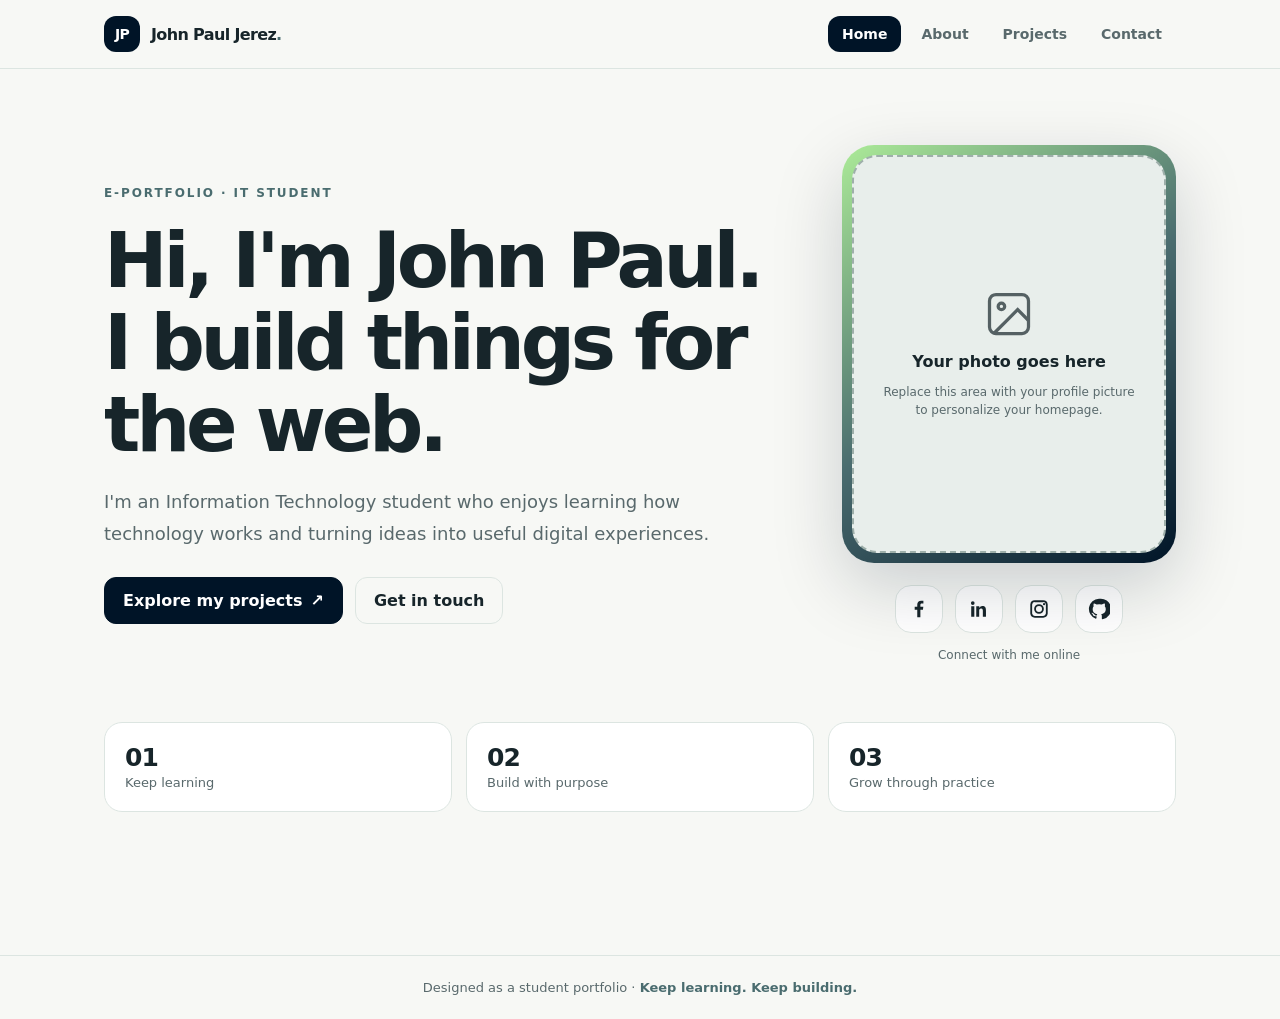
==== index.html @ ca218b9b "Add portfolio site" ====
<!DOCTYPE html>
<html lang="en">
<head>
<meta charset="UTF-8">
<meta name="viewport" content="width=device-width, initial-scale=1.0">
<title>John Paul Jerez | Home | E-Portfolio</title>
<link rel="stylesheet" href="css/style.css">
</head>
<body>
<div id="app">
<header>
  <div class="nav-wrap">
    <div class="brand"><span class="brand-mark">JP</span><span>John Paul Jerez<span style="color:var(--site-secondary)">.</span></span></div>
    <nav aria-label="Main navigation">
      <a href="index.html" data-page="home">Home</a>
      <a href="about.html" data-page="about">About</a>
      <a href="projects.html" data-page="projects">Projects</a>
      <a href="contact.html" data-page="contact">Contact</a>
    </nav>
  </div>
</header>
<main>
<section class="active" id="home">
<div class="hero">
<div class="hero-copy">
<div class="eyebrow">E-Portfolio · IT Student</div>
<h1>Hi, I'm John Paul. I build things for the web.</h1>
<p class="lead">I'm an Information Technology student who enjoys learning how technology works and turning ideas into useful digital experiences.</p>
<div class="actions"><button class="btn primary" data-go="projects">Explore my projects <span aria-hidden="true">↗</span></button><button class="btn secondary" data-go="contact">Get in touch</button></div>
</div>
<div class="profile-wrap">
<div class="portrait-frame"><div class="portrait-placeholder" id="portrait-placeholder" style="background-image:url('images/profile.jpg');background-size:cover;background-position:center;"><svg aria-hidden="true" fill="none" stroke="currentColor" stroke-width="1.5" viewbox="0 0 24 24"><rect height="18" rx="3" width="18" x="3" y="3"></rect><circle cx="8.5" cy="8.5" r="1.5"></circle><path d="m21 15-5-5L5 21"></path></svg><strong>Your photo goes here</strong><span>Replace this area with your profile picture to personalize your homepage.</span></div></div>
<div aria-label="Social media links" class="social-links">
<a aria-label="Facebook" class="social-link" href="https://www.facebook.com/" rel="noopener noreferrer" target="_blank" title="Facebook"><svg aria-hidden="true" viewbox="0 0 24 24"><path d="M13.5 21v-8.2h2.8l.4-3.2h-3.2V7.5c0-.9.3-1.6 1.6-1.6h1.7V3.1c-.3 0-1.3-.1-2.5-.1-2.5 0-4.2 1.5-4.2 4.3v2.3H7.3v3.2h2.8V21h3.4z"></path></svg></a>
<a aria-label="LinkedIn" class="social-link" href="https://www.linkedin.com/" rel="noopener noreferrer" target="_blank" title="LinkedIn"><svg aria-hidden="true" viewbox="0 0 24 24"><path d="M5.2 3.5a2 2 0 1 0 0 4 2 2 0 0 0 0-4zM3.5 9h3.4v11.5H3.5zM9 9h3.3v1.6h.1a3.6 3.6 0 0 1 3.2-1.8c3.4 0 4 2.2 4 5.1v6.6h-3.4v-5.9c0-1.4 0-3.1-1.9-3.1s-2.1 1.5-2.1 3v6H9z"></path></svg></a>
<a aria-label="Instagram" class="social-link" href="https://www.instagram.com/" rel="noopener noreferrer" target="_blank" title="Instagram"><svg aria-hidden="true" viewbox="0 0 24 24"><path d="M7.5 2.5h9A5 5 0 0 1 21.5 7v10a5 5 0 0 1-5 4.5h-9a5 5 0 0 1-5-4.5V7a5 5 0 0 1 5-4.5zm0 2A3 3 0 0 0 4.5 7v10a3 3 0 0 0 3 2.5h9a3 3 0 0 0 3-2.5V7a3 3 0 0 0-3-2.5zm4.5 2.2a5.3 5.3 0 1 1 0 10.6 5.3 5.3 0 0 1 0-10.6zm0 2a3.3 3.3 0 1 0 0 6.6 3.3 3.3 0 0 0 0-6.6zm5.5-3.2a1.2 1.2 0 1 1 0 2.4 1.2 1.2 0 0 1 0-2.4z"></path></svg></a>
<a aria-label="GitHub" class="social-link" href="https://github.com/" rel="noopener noreferrer" target="_blank" title="GitHub"><svg aria-hidden="true" viewbox="0 0 24 24"><path d="M12 .9a11.1 11.1 0 0 0-3.5 21.6c.6.1.8-.3.8-.6v-2.1c-3.1.7-3.8-1.3-3.8-1.3-.5-1.3-1.2-1.6-1.2-1.6-1-.7.1-.7.1-.7 1.1.1 1.7 1.1 1.7 1.1 1 .1.7 2.3 3.4 1.7.1-.7.4-1.2.7-1.5-2.5-.3-5.1-1.3-5.1-5.5 0-1.2.4-2.2 1.1-3-.1-.3-.5-1.4.1-3 0 0 .9-.3 3.1 1.1a10.7 10.7 0 0 1 5.7 0c2.2-1.4 3.1-1.1 3.1-1.1.6 1.6.2 2.7.1 3 .7.8 1.1 1.8 1.1 3 0 4.2-2.6 5.2-5.1 5.5.4.3.8 1 .8 2v3c0 .3.2.7.8.6A11.1 11.1 0 0 0 12 .9z"></path></svg></a>
</div>
<p class="social-note">Connect with me online</p>
</div>
</div>
<div class="stat-row"><div class="stat"><strong>01</strong><span>Keep learning</span></div><div class="stat"><strong>02</strong><span>Build with purpose</span></div><div class="stat"><strong>03</strong><span>Grow through practice</span></div></div>
</section>
</main>
<footer>Designed as a student portfolio · <span>Keep learning. Keep building.</span></footer>
</div>
<script src="js/script.js"></script>
<script>document.querySelectorAll('nav a').forEach(a => { if (a.dataset.page === 'home') a.classList.add('active'); });</script>
</body>
</html>
---- css/style.css ----
:root {
  --site-primary: #001427;
  --site-on-primary: #ffffff;
  --site-secondary: #4a6c6f;
  --site-on-secondary: #ffffff;
  --site-background: #f7f8f5;
  --site-on-background: #17252a;
  --site-font-body: Inter, ui-sans-serif, system-ui, -apple-system, BlinkMacSystemFont, "Segoe UI", sans-serif;
  --site-font-heading: Inter, ui-sans-serif, system-ui, -apple-system, BlinkMacSystemFont, "Segoe UI", sans-serif;
  --site-heading-scale: 1;
  --site-spacing-scale: 1;
  --site-radius-scale: 1;
  --site-decoration-opacity: 1;
  --surface: light-dark(#ffffff, #172126);
  --muted: light-dark(#59696c, #bdc8ca);
  --line: light-dark(#dce5e1, #344347);
  --accent: #aceb98;
}

* {
  box-sizing: border-box;
}

html {
  scroll-behavior: smooth;
  color-scheme: light dark;
}

body {
  margin: 0;
  font-family: var(--site-font-body);
  background: var(--site-background);
  color: var(--site-on-background);
}

#app {
  min-height: 100vh;
  width: 100%;
  background-color: var(--site-background);
  color: var(--site-on-background);
  border-radius: 0;
  overflow: hidden;
}

header {
  position: sticky;
  top: 0;
  z-index: 10;
  background: light-dark(rgba(247,248,245,.93), rgba(17,25,29,.94));
  backdrop-filter: blur(16px);
  border-bottom: 1px solid var(--line);
}

.nav-wrap {
  max-width: 1120px;
  margin: auto;
  padding: calc(16px * var(--site-spacing-scale)) 24px;
  display: flex;
  align-items: center;
  justify-content: space-between;
  gap: 20px;
}

.brand {
  display: flex;
  align-items: center;
  gap: 11px;
  font-weight: 800;
  letter-spacing: -.04em;
  color: var(--site-on-background);
}

.brand-mark {
  display: grid;
  place-items: center;
  width: 36px;
  height: 36px;
  border-radius: 12px;
  background: var(--site-primary);
  color: var(--site-on-primary);
  font-size: 14px;
}

nav {
  display: flex;
  gap: 6px;
  flex-wrap: wrap;
}

nav button {
  border: 0;
  background: transparent;
  color: var(--muted);
  font: inherit;
  font-size: 14px;
  font-weight: 650;
  padding: 10px 14px;
  border-radius: calc(12px * var(--site-radius-scale));
  cursor: pointer;
  transition: background .2s, color .2s;
}

nav button:hover,
nav button.active {
  color: var(--site-on-primary);
  background: var(--site-primary);
}

main {
  max-width: 1120px;
  margin: auto;
  padding: 0 24px 64px;
}

section {
  display: none;
  min-height: calc(100vh - 78px);
  padding: 76px 0 42px;
  animation: rise .35s ease both;
}

section.active {
  display: block;
}

@keyframes rise {
  from {
    opacity: 0;
    transform: translateY(8px);
  }

  to {
    opacity: 1;
    transform: translateY(0);
  }
}

.eyebrow {
  color: var(--site-secondary);
  font-weight: 800;
  text-transform: uppercase;
  letter-spacing: .16em;
  font-size: 12px;
}

h1,
h2,
h3 {
  font-family: var(--site-font-heading);
  letter-spacing: -.055em;
  line-height: 1.08;
}

h1 {
  font-size: clamp(42px, 7vw, 76px);
  margin: 20px 0;
  max-width: 780px;
}

h2 {
  font-size: clamp(32px, 4vw, 48px);
  margin: 14px 0 18px;
}

h3 {
  font-size: 22px;
  margin: 0 0 12px;
}

p {
  line-height: 1.75;
  color: var(--muted);
}

.hero {
  display: grid;
  grid-template-columns: minmax(0, 1.35fr) minmax(250px, .65fr);
  gap: 44px;
  align-items: center;
}

.hero-copy {
  animation: heroEnter .8s cubic-bezier(.2,.75,.25,1) both;
}

@keyframes heroEnter {
  from {
    opacity: 0;
    transform: translateY(24px);
  }

  to {
    opacity: 1;
    transform: translateY(0);
  }
}

.profile-wrap {
  display: grid;
  place-items: center;
  min-width: 0;
  animation: floatIn 1s ease both;
}

@keyframes floatIn {
  from {
    opacity: 0;
    transform: translateY(18px) scale(.96);
  }

  to {
    opacity: 1;
    transform: translateY(0) scale(1);
  }
}

.portrait-frame {
  position: relative;
  width: min(100%, 340px);
  aspect-ratio: 4 / 5;
  border-radius: 32px;
  padding: 10px;
  background: linear-gradient(145deg, var(--accent), var(--site-secondary), var(--site-primary));
  box-shadow: 0 24px 70px rgba(0,20,39,.18);
  animation: portraitFloat 5s ease-in-out infinite;
}

@keyframes portraitFloat {
  0%,
  100% {
    transform: translateY(0) rotate(0deg);
  }

  50% {
    transform: translateY(-9px) rotate(.5deg);
  }
}

.portrait-placeholder {
  width: 100%;
  height: 100%;
  min-height: 250px;
  border-radius: 25px;
  background: light-dark(#e8eeeb, #253237);
  border: 2px dashed light-dark(#9eafaa, #617477);
  display: flex;
  flex-direction: column;
  align-items: center;
  justify-content: center;
  gap: 12px;
  text-align: center;
  padding: 22px;
  color: var(--site-on-background);
  overflow: hidden;
}

.portrait-placeholder svg {
  width: 52px;
  height: 52px;
  opacity: .7;
}

.portrait-placeholder strong {
  font-size: 16px;
}

.portrait-placeholder span {
  color: var(--muted);
  font-size: 12px;
  line-height: 1.5;
}

.social-links {
  display: flex;
  justify-content: center;
  flex-wrap: wrap;
  gap: 12px;
  margin-top: 22px;
}

.social-link {
  display: grid;
  place-items: center;
  width: 48px;
  height: 48px;
  border: 1px solid var(--line);
  border-radius: 16px;
  color: var(--site-on-background);
  background: var(--surface);
  text-decoration: none;
  transition: transform .22s ease, background .22s ease, color .22s ease, border-color .22s ease;
}

.social-link:hover,
.social-link:focus-visible {
  transform: translateY(-5px);
  background: var(--site-primary);
  color: var(--site-on-primary);
  border-color: var(--site-primary);
  outline: none;
}

.social-link svg {
  width: 22px;
  height: 22px;
  fill: currentColor;
}

.social-note {
  font-size: 12px;
  text-align: center;
  margin: 12px 0 0;
}

.lead {
  max-width: 630px;
  font-size: 18px;
}

.actions {
  display: flex;
  flex-wrap: wrap;
  gap: 12px;
  margin-top: 28px;
}

.btn {
  border: 1px solid var(--site-primary);
  border-radius: calc(12px * var(--site-radius-scale));
  padding: 13px 18px;
  font: inherit;
  font-weight: 750;
  cursor: pointer;
  text-decoration: none;
  display: inline-flex;
  align-items: center;
  justify-content: center;
  gap: 8px;
}

.btn.primary {
  background: var(--site-primary);
  color: var(--site-on-primary);
}

.btn.secondary {
  background: transparent;
  color: var(--site-on-background);
  border-color: var(--line);
}

.btn:hover {
  transform: translateY(-1px);
}

.profile-card {
  position: relative;
  background: var(--site-secondary);
  color: white;
  padding: 30px;
  border-radius: calc(28px * var(--site-radius-scale));
  min-height: 340px;
  display: flex;
  flex-direction: column;
  justify-content: space-between;
  overflow: hidden;
}

.profile-card:before {
  content: "";
  position: absolute;
  width: 230px;
  height: 230px;
  border-radius: 50%;
  background: var(--accent);
  opacity: var(--site-decoration-opacity);
  right: -75px;
  top: -70px;
}

.profile-card:after {
  content: "JP";
  position: absolute;
  font-size: 130px;
  font-weight: 900;
  letter-spacing: -.12em;
  right: 25px;
  top: 72px;
  color: var(--site-primary);
  opacity: .85;
}

.profile-card > * {
  position: relative;
  z-index: 1;
}

.profile-card .tag {
  align-self: flex-start;
  background: rgba(255,255,255,.15);
  border: 1px solid rgba(255,255,255,.3);
  padding: 8px 12px;
  border-radius: 999px;
  font-size: 12px;
}

.profile-card .bottom {
  margin-top: 180px;
}

.profile-card p {
  color: rgba(255,255,255,.8);
  margin-bottom: 0;
}

.stat-row {
  display: grid;
  grid-template-columns: repeat(3, 1fr);
  gap: 14px;
  margin-top: 56px;
}

.stat {
  padding: 20px;
  border: 1px solid var(--line);
  background: var(--surface);
  border-radius: calc(18px * var(--site-radius-scale));
}

.stat strong {
  display: block;
  font-size: 25px;
  letter-spacing: -.04em;
}

.stat span {
  font-size: 13px;
  color: var(--muted);
}

.about-grid {
  display: grid;
  grid-template-columns: 1.1fr .9fr;
  gap: 28px;
  margin-top: 30px;
}

.about-intro {
  display: grid;
  grid-template-columns: minmax(180px, .55fr) minmax(0, 1.45fr);
  align-items: center;
  gap: 42px;
  max-width: 900px;
  margin-bottom: 46px;
}

.about-photo-placeholder {
  display: grid;
  place-items: center;
  width: min(100%, 250px);
  aspect-ratio: 1;
  margin-inline: auto;
  border: 2px dashed light-dark(#9eafaa, #617477);
  border-radius: 50%;
  background: light-dark(#e8eeeb, #253237);
  color: var(--muted);
  text-align: center;
  padding: 24px;
}

.panel {
  background: var(--surface);
  border: 1px solid var(--line);
  border-radius: calc(22px * var(--site-radius-scale));
  padding: 28px;
}

.skills {
  display: flex;
  flex-wrap: wrap;
  gap: 9px;
  margin-top: 18px;
}

.skill {
  border-radius: 999px;
  background: light-dark(#eaf4e6, #263b30);
  color: light-dark(#244b32, #d2f1c8);
  padding: 9px 13px;
  font-size: 13px;
  font-weight: 700;
}

.timeline {
  border-left: 2px solid var(--line);
  padding-left: 20px;
  margin: 20px 0 0 6px;
}

.timeline-item {
  position: relative;
  margin-bottom: 24px;
}

.timeline-item:before {
  content: "";
  position: absolute;
  left: -27px;
  top: 5px;
  width: 10px;
  height: 10px;
  border-radius: 50%;
  background: var(--site-secondary);
  border: 3px solid var(--surface);
}

.timeline-item p {
  margin: 5px 0 0;
  font-size: 14px;
}

.project-grid {
  display: grid;
  grid-template-columns: repeat(2, minmax(0, 1fr));
  align-items: start;
  gap: 18px;
  margin-top: 30px;
}

.project {
  position: relative;
  background: var(--surface);
  border: 1px solid var(--line);
  border-radius: calc(22px * var(--site-radius-scale));
  transition: transform .2s ease, box-shadow .2s ease, border-color .2s ease;
}

.project:hover {
  transform: translateY(-6px);
  box-shadow: 0 14px 28px rgba(0,20,39,.12);
}

.project[open] {
  z-index: 2;
  transform: translateY(-10px);
  border-color: var(--site-secondary);
  box-shadow: 0 14px 28px rgba(0,20,39,.12);
}

.project summary {
  color: var(--site-on-background);
  cursor: pointer;
  list-style: none;
}

.project summary::-webkit-details-marker {
  display: none;
}

.project-photo-placeholder {
  display: grid;
  place-items: center;
  aspect-ratio: 16 / 8;
  min-height: 140px;
  margin: 12px 12px 0;
  border: 2px dashed light-dark(#a8b4ae, #647477);
  background: light-dark(#eef1ee, #253237);
  color: var(--muted);
  font-size: 13px;
  font-weight: 500;
}

.project-summary-copy {
  display: block;
  position: relative;
  padding: 20px 56px 22px 24px;
}

.project-summary-copy::after {
  content: "+";
  position: absolute;
  top: 20px;
  right: 24px;
  color: var(--site-secondary);
  font-size: 22px;
}

.project[open] .project-summary-copy::after {
  content: "-";
}

.project-title {
  display: block;
  font-size: 22px;
  font-weight: 800;
}

.project-short-description {
  display: block;
  margin-top: 8px;
  color: var(--muted);
  font-size: 14px;
  font-weight: 400;
  line-height: 1.6;
}

.project summary:focus-visible {
  outline: 2px solid var(--site-secondary);
  outline-offset: -4px;
}

.project-content {
  position: absolute;
  top: calc(100% + 8px);
  left: -1px;
  right: -1px;
  z-index: 1;
  padding: 20px 24px 24px;
  border: 1px solid var(--site-secondary);
  border-radius: calc(18px * var(--site-radius-scale));
  background: var(--surface);
  box-shadow: 0 14px 28px rgba(0,20,39,.12);
  pointer-events: none;
}

.project[open] .project-content {
  transform-origin: top center;
  animation: projectReveal .28s cubic-bezier(.2,.75,.25,1) both;
}

@keyframes projectReveal {
  from {
    opacity: 0;
    transform: translateY(-8px) scaleY(.9);
    clip-path: inset(0 0 100% round 18px);
  }

  to {
    opacity: 1;
    transform: translateY(0) scaleY(1);
    clip-path: inset(0 round 18px);
  }
}

.project-content p {
  font-size: 14px;
  margin: 0 0 18px;
}

@media (prefers-reduced-motion: reduce) {
  .project,
  .project[open] .project-content {
    transition: none;
    animation: none;
  }
}

.contact-grid {
  display: grid;
  grid-template-columns: .8fr 1.2fr;
  gap: 28px;
  margin-top: 30px;
}

.contact-method {
  display: flex;
  gap: 13px;
  align-items: flex-start;
  margin: 22px 0;
}

.contact-icon {
  width: 42px;
  height: 42px;
  display: grid;
  place-items: center;
  background: light-dark(#eaf4e6, #263b30);
  border-radius: 13px;
  font-size: 18px;
}

.contact-method strong {
  display: block;
  margin-bottom: 3px;
}

.contact-method span {
  font-size: 14px;
  color: var(--muted);
  overflow-wrap: anywhere;
}

form {
  display: grid;
  gap: 15px;
}

label {
  font-size: 13px;
  font-weight: 750;
  display: grid;
  gap: 7px;
}

input,
textarea {
  width: 100%;
  padding: 13px 14px;
  border-radius: 12px;
  border: 1px solid var(--line);
  background: var(--site-background);
  color: var(--site-on-background);
  font: inherit;
  outline: none;
}

input:focus,
textarea:focus {
  border-color: var(--site-secondary);
  box-shadow: 0 0 0 3px light-dark(rgba(74,108,111,.13), rgba(172,235,152,.13));
}

textarea {
  min-height: 130px;
  resize: vertical;
}

.form-note {
  font-size: 12px;
  margin: 0;
}

footer {
  border-top: 1px solid var(--line);
  padding: 24px;
  text-align: center;
  font-size: 13px;
  color: var(--muted);
}

footer span {
  color: var(--site-secondary);
  font-weight: 800;
}

@media (max-width: 720px) {
  .nav-wrap {
    align-items: flex-start;
    flex-direction: column;
    gap: 12px;
    padding: 14px 18px;
  }

  nav {
    width: 100%;
    gap: 3px;
  }

  nav button {
    flex: 1;
    padding: 10px 7px;
    font-size: 13px;
  }

  main {
    padding: 0 18px 40px;
  }

  section {
    padding: 50px 0 30px;
  }

  .hero,
  .about-grid,
  .about-intro,
  .contact-grid {
    grid-template-columns: 1fr;
  }

  .about-intro {
    gap: 24px;
    margin-bottom: 32px;
  }

  .about-photo-placeholder {
    width: min(65vw, 220px);
  }

  .hero {
    gap: 28px;
  }

  .profile-card {
    min-height: 290px;
  }

  .portrait-frame {
    width: min(100%, 300px);
  }

  .profile-card .bottom {
    margin-top: 135px;
  }

  .stat-row {
    margin-top: 30px;
  }

  .stat {
    padding: 15px;
  }

  .stat strong {
    font-size: 21px;
  }

  .project-grid {
    grid-template-columns: 1fr;
  }
}

@media (max-width: 400px) {
  .stat-row {
    grid-template-columns: 1fr;
  }
}

/* Profile photo: save your image as images/profile.jpg and use it in index.html. */

nav a {
  border: 0;
  background: transparent;
  color: var(--muted);
  font: inherit;
  font-size: 14px;
  font-weight: 650;
  padding: 10px 14px;
  border-radius: calc(12px * var(--site-radius-scale));
  cursor: pointer;
  transition: background .2s, color .2s;
  text-decoration: none;
}

nav a:hover,
nav a.active {
  color: var(--site-on-primary);
  background: var(--site-primary);
}

main > section {
  display: block;
  min-height: calc(100vh - 78px);
}

@media (max-width: 720px) {
  nav a {
    flex: 1;
    text-align: center;
    padding: 10px 7px;
    font-size: 13px;
  }
}

.photo-hint {
  display: flex;
  flex-direction: column;
  align-items: center;
  gap: 12px;
  text-align: center;
  padding: 22px;
}

.photo-hint span {
  color: var(--muted);
  font-size: 12px;
  line-height: 1.5;
}
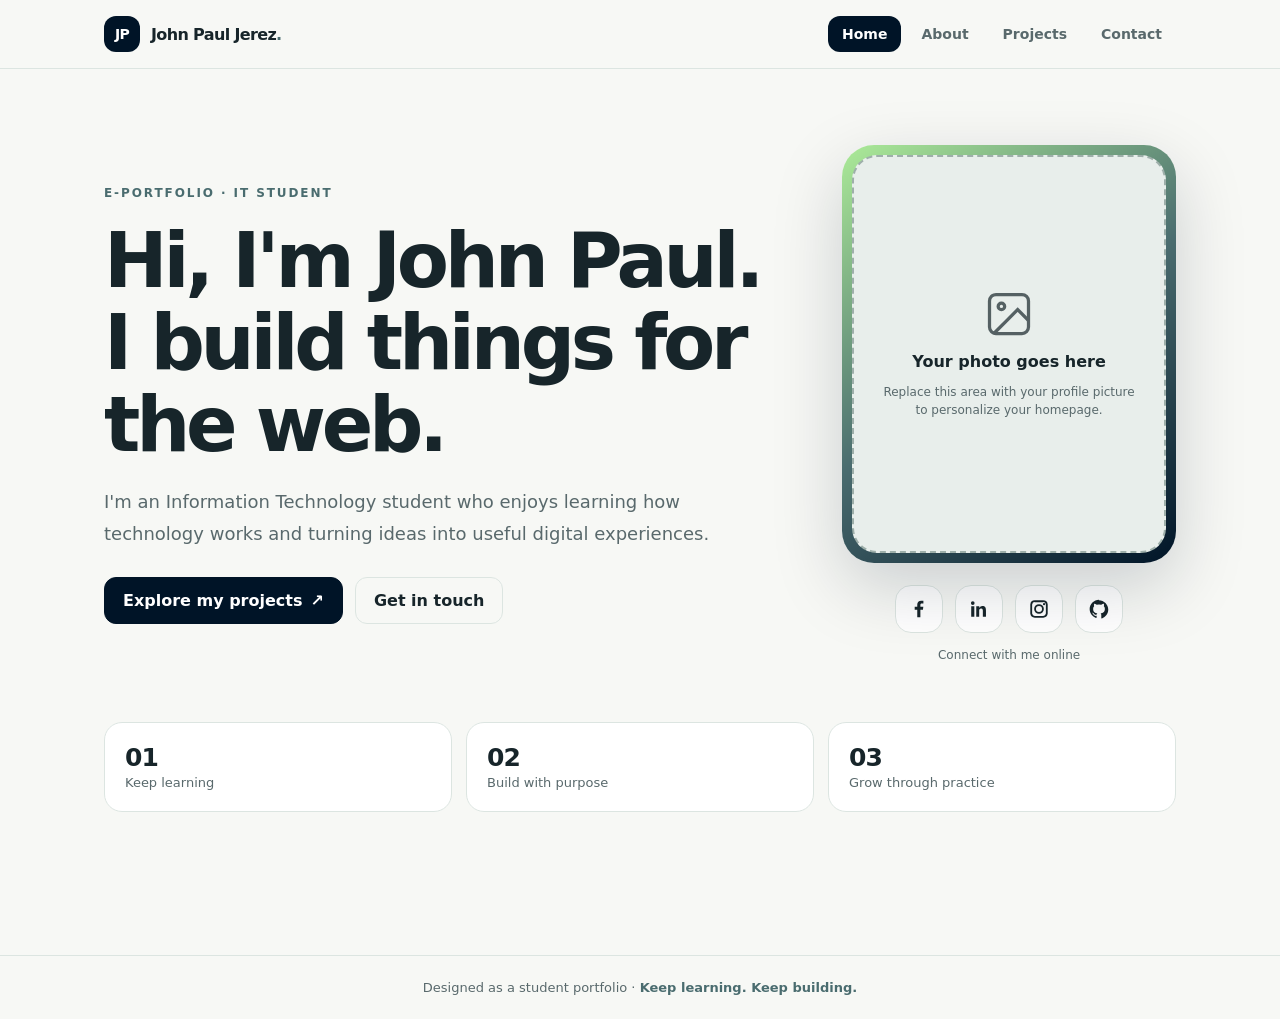
==== commit 1dde47ef: "Add files via upload" ====
--- a/index.html
+++ b/index.html
@@ -20,27 +20,72 @@
   </div>
 </header>
 <main>
-<section class="active" id="home">
-<div class="hero">
-<div class="hero-copy">
-<div class="eyebrow">E-Portfolio · IT Student</div>
-<h1>Hi, I'm John Paul. I build things for the web.</h1>
-<p class="lead">I'm an Information Technology student who enjoys learning how technology works and turning ideas into useful digital experiences.</p>
-<div class="actions"><button class="btn primary" data-go="projects">Explore my projects <span aria-hidden="true">↗</span></button><button class="btn secondary" data-go="contact">Get in touch</button></div>
-</div>
-<div class="profile-wrap">
-<div class="portrait-frame"><div class="portrait-placeholder" id="portrait-placeholder" style="background-image:url('images/profile.jpg');background-size:cover;background-position:center;"><svg aria-hidden="true" fill="none" stroke="currentColor" stroke-width="1.5" viewbox="0 0 24 24"><rect height="18" rx="3" width="18" x="3" y="3"></rect><circle cx="8.5" cy="8.5" r="1.5"></circle><path d="m21 15-5-5L5 21"></path></svg><strong>Your photo goes here</strong><span>Replace this area with your profile picture to personalize your homepage.</span></div></div>
-<div aria-label="Social media links" class="social-links">
-<a aria-label="Facebook" class="social-link" href="https://www.facebook.com/" rel="noopener noreferrer" target="_blank" title="Facebook"><svg aria-hidden="true" viewbox="0 0 24 24"><path d="M13.5 21v-8.2h2.8l.4-3.2h-3.2V7.5c0-.9.3-1.6 1.6-1.6h1.7V3.1c-.3 0-1.3-.1-2.5-.1-2.5 0-4.2 1.5-4.2 4.3v2.3H7.3v3.2h2.8V21h3.4z"></path></svg></a>
-<a aria-label="LinkedIn" class="social-link" href="https://www.linkedin.com/" rel="noopener noreferrer" target="_blank" title="LinkedIn"><svg aria-hidden="true" viewbox="0 0 24 24"><path d="M5.2 3.5a2 2 0 1 0 0 4 2 2 0 0 0 0-4zM3.5 9h3.4v11.5H3.5zM9 9h3.3v1.6h.1a3.6 3.6 0 0 1 3.2-1.8c3.4 0 4 2.2 4 5.1v6.6h-3.4v-5.9c0-1.4 0-3.1-1.9-3.1s-2.1 1.5-2.1 3v6H9z"></path></svg></a>
-<a aria-label="Instagram" class="social-link" href="https://www.instagram.com/" rel="noopener noreferrer" target="_blank" title="Instagram"><svg aria-hidden="true" viewbox="0 0 24 24"><path d="M7.5 2.5h9A5 5 0 0 1 21.5 7v10a5 5 0 0 1-5 4.5h-9a5 5 0 0 1-5-4.5V7a5 5 0 0 1 5-4.5zm0 2A3 3 0 0 0 4.5 7v10a3 3 0 0 0 3 2.5h9a3 3 0 0 0 3-2.5V7a3 3 0 0 0-3-2.5zm4.5 2.2a5.3 5.3 0 1 1 0 10.6 5.3 5.3 0 0 1 0-10.6zm0 2a3.3 3.3 0 1 0 0 6.6 3.3 3.3 0 0 0 0-6.6zm5.5-3.2a1.2 1.2 0 1 1 0 2.4 1.2 1.2 0 0 1 0-2.4z"></path></svg></a>
-<a aria-label="GitHub" class="social-link" href="https://github.com/" rel="noopener noreferrer" target="_blank" title="GitHub"><svg aria-hidden="true" viewbox="0 0 24 24"><path d="M12 .9a11.1 11.1 0 0 0-3.5 21.6c.6.1.8-.3.8-.6v-2.1c-3.1.7-3.8-1.3-3.8-1.3-.5-1.3-1.2-1.6-1.2-1.6-1-.7.1-.7.1-.7 1.1.1 1.7 1.1 1.7 1.1 1 .1.7 2.3 3.4 1.7.1-.7.4-1.2.7-1.5-2.5-.3-5.1-1.3-5.1-5.5 0-1.2.4-2.2 1.1-3-.1-.3-.5-1.4.1-3 0 0 .9-.3 3.1 1.1a10.7 10.7 0 0 1 5.7 0c2.2-1.4 3.1-1.1 3.1-1.1.6 1.6.2 2.7.1 3 .7.8 1.1 1.8 1.1 3 0 4.2-2.6 5.2-5.1 5.5.4.3.8 1 .8 2v3c0 .3.2.7.8.6A11.1 11.1 0 0 0 12 .9z"></path></svg></a>
-</div>
-<p class="social-note">Connect with me online</p>
-</div>
-</div>
-<div class="stat-row"><div class="stat"><strong>01</strong><span>Keep learning</span></div><div class="stat"><strong>02</strong><span>Build with purpose</span></div><div class="stat"><strong>03</strong><span>Grow through practice</span></div></div>
-</section>
+  <section class="active" id="home">
+    <div class="hero">
+      <div class="hero-copy">
+        <div class="eyebrow">E-Portfolio · IT Student</div>
+        <h1>Hi, I'm John Paul. I build things for the web.</h1>
+        <p class="lead">
+          I'm an Information Technology student who enjoys learning how technology works and turning ideas into useful digital experiences.
+        </p>
+        <div class="actions">
+          <button class="btn primary" data-go="projects">
+            Explore my projects <span aria-hidden="true">↗</span>
+          </button>
+          <button class="btn secondary" data-go="contact">Get in touch</button>
+        </div>
+      </div>
+
+      <div class="profile-wrap">
+        <div class="portrait-frame">
+          <div
+            class="portrait-placeholder"
+            id="portrait-placeholder"
+            style="background-image:url('images/profile.jpg');background-size:cover;background-position:center;"
+          >
+            <svg aria-hidden="true" fill="none" stroke="currentColor" stroke-width="1.5" viewbox="0 0 24 24">
+              <rect height="18" rx="3" width="18" x="3" y="3"></rect>
+              <circle cx="8.5" cy="8.5" r="1.5"></circle>
+              <path d="m21 15-5-5L5 21"></path>
+            </svg>
+            <strong>Your photo goes here</strong>
+            <span>Replace this area with your profile picture to personalize your homepage.</span>
+          </div>
+        </div>
+
+        <div aria-label="Social media links" class="social-links">
+          <a aria-label="Facebook" class="social-link" href="https://www.facebook.com/" rel="noopener noreferrer" target="_blank" title="Facebook">
+            <svg aria-hidden="true" viewbox="0 0 24 24">
+              <path d="M13.5 21v-8.2h2.8l.4-3.2h-3.2V7.5c0-.9.3-1.6 1.6-1.6h1.7V3.1c-.3 0-1.3-.1-2.5-.1-2.5 0-4.2 1.5-4.2 4.3v2.3H7.3v3.2h2.8V21h3.4z"></path>
+            </svg>
+          </a>
+          <a aria-label="LinkedIn" class="social-link" href="https://www.linkedin.com/" rel="noopener noreferrer" target="_blank" title="LinkedIn">
+            <svg aria-hidden="true" viewbox="0 0 24 24">
+              <path d="M5.2 3.5a2 2 0 1 0 0 4 2 2 0 0 0 0-4zM3.5 9h3.4v11.5H3.5zM9 9h3.3v1.6h.1a3.6 3.6 0 0 1 3.2-1.8c3.4 0 4 2.2 4 5.1v6.6h-3.4v-5.9c0-1.4 0-3.1-1.9-3.1s-2.1 1.5-2.1 3v6H9z"></path>
+            </svg>
+          </a>
+          <a aria-label="Instagram" class="social-link" href="https://www.instagram.com/" rel="noopener noreferrer" target="_blank" title="Instagram">
+            <svg aria-hidden="true" viewbox="0 0 24 24">
+              <path d="M7.5 2.5h9A5 5 0 0 1 21.5 7v10a5 5 0 0 1-5 4.5h-9a5 5 0 0 1-5-4.5V7a5 5 0 0 1 5-4.5zm0 2A3 3 0 0 0 4.5 7v10a3 3 0 0 0 3 2.5h9a3 3 0 0 0 3-2.5V7a3 3 0 0 0-3-2.5zm4.5 2.2a5.3 5.3 0 1 1 0 10.6 5.3 5.3 0 0 1 0-10.6zm0 2a3.3 3.3 0 1 0 0 6.6 3.3 3.3 0 0 0 0-6.6zm5.5-3.2a1.2 1.2 0 1 1 0 2.4 1.2 1.2 0 0 1 0-2.4z"></path>
+            </svg>
+          </a>
+          <a aria-label="GitHub" class="social-link" href="https://github.com/" rel="noopener noreferrer" target="_blank" title="GitHub">
+            <svg aria-hidden="true" viewBox="0 0 24 24" role="img" focusable="false">
+              <path fill="currentColor" d="M12 1.8C6.5 1.8 1.8 6.5 1.8 12c0 4.5 2.9 8.3 6.9 9.7.5.1.7-.2.7-.5v-1.8c-2.8.6-3.4-1.3-3.4-1.3-.5-1.2-1.2-1.5-1.2-1.5-.9-.6.1-.6.1-.6 1 .1 1.6 1.1 1.6 1.1.9 1.5 2.4 1.1 3 .8.1-.7.4-1.1.7-1.3-2.2-.2-4.6-1.1-4.6-4.9 0-1.1.4-2 1.1-2.7-.1-.3-.5-1.3.1-2.6 0 0 .9-.3 2.7 1a9.2 9.2 0 0 1 5 0c1.8-1.3 2.7-1 2.7-1 .6 1.3.2 2.3.1 2.6.7.7 1.1 1.6 1.1 2.7 0 3.8-2.4 4.7-4.6 4.9.4.4.7 1 .7 2.1v3.1c0 .3.2.6.7.5 4-1.4 6.9-5.2 6.9-9.7 0-5.5-4.7-10.2-10.2-10.2Z"/>
+            </svg>
+          </a>
+        </div>
+
+        <p class="social-note">Connect with me online</p>
+      </div>
+    </div>
+
+    <div class="stat-row">
+      <div class="stat"><strong>01</strong><span>Keep learning</span></div>
+      <div class="stat"><strong>02</strong><span>Build with purpose</span></div>
+      <div class="stat"><strong>03</strong><span>Grow through practice</span></div>
+    </div>
+  </section>
 </main>
 <footer>Designed as a student portfolio · <span>Keep learning. Keep building.</span></footer>
 </div>
